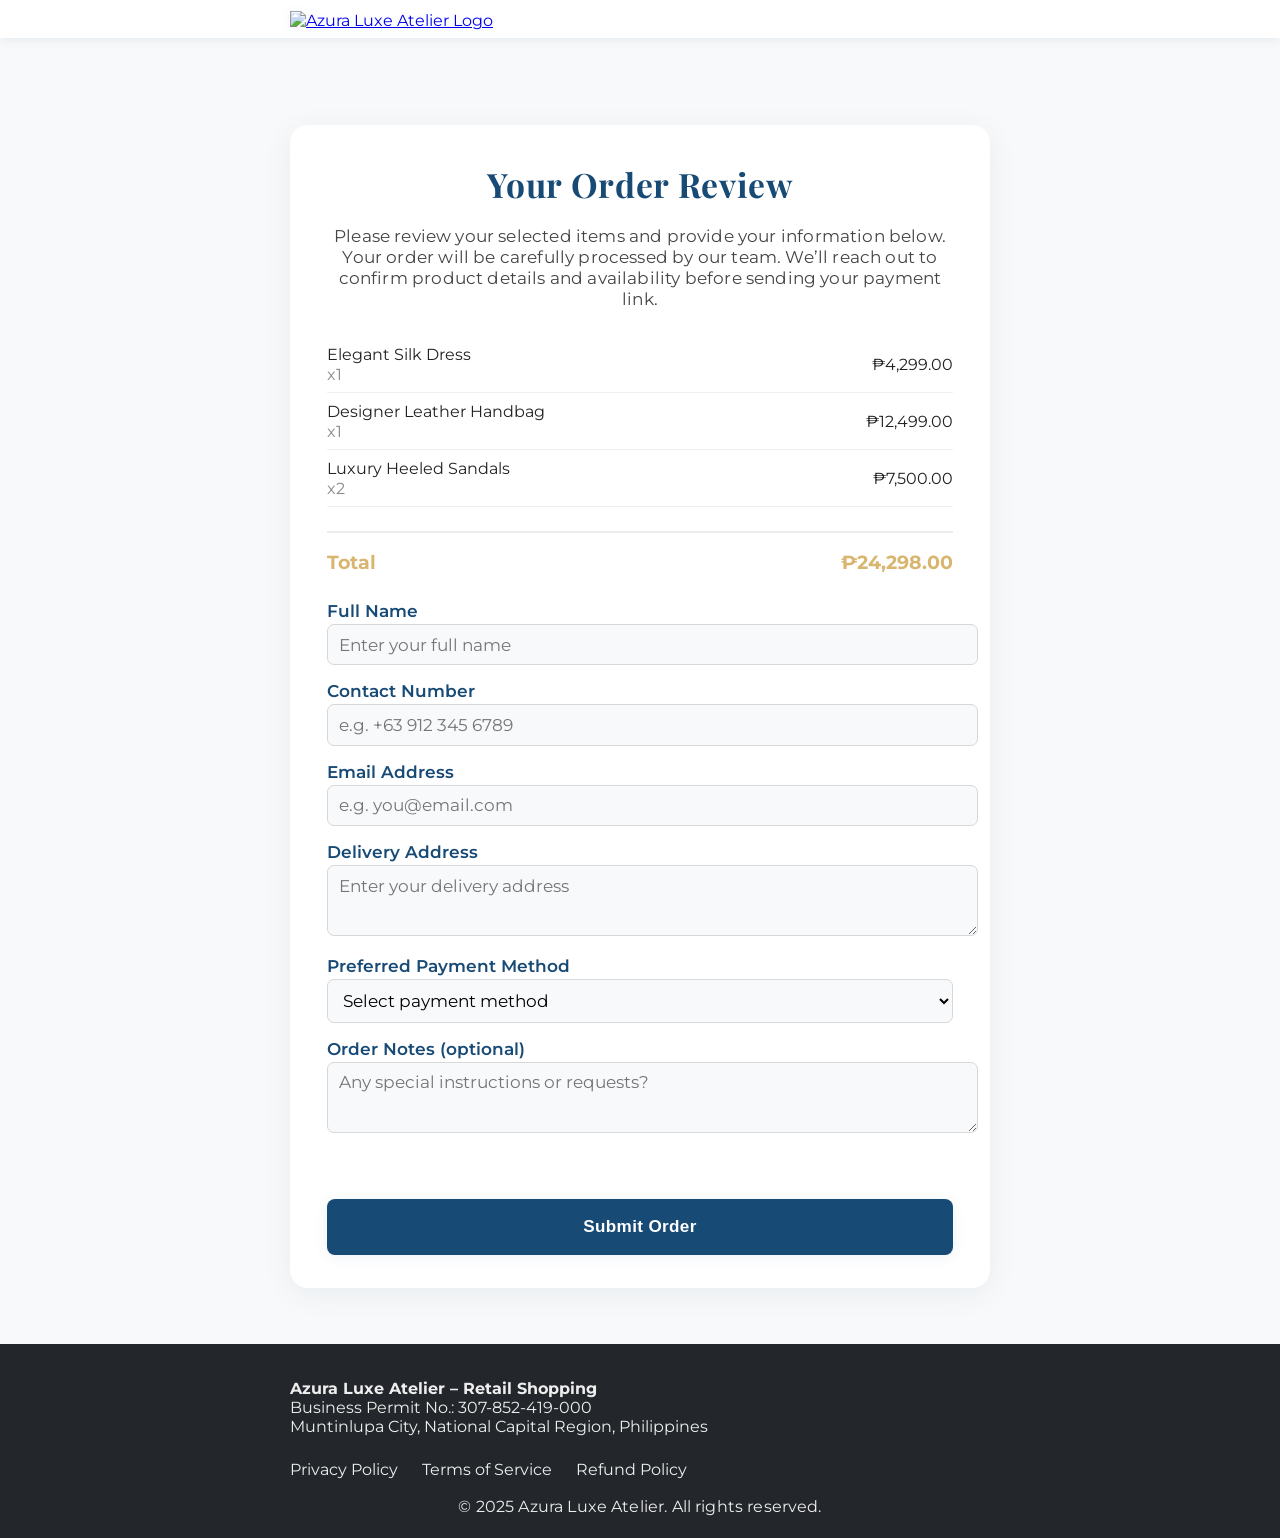
==== order-summary.html @ 1a5001df "Create order-summary.html" ====
<!DOCTYPE html>
<html lang="en">
<head>
    <meta charset="UTF-8">
    <meta name="viewport" content="width=device-width, initial-scale=1.0">
    <title>Order Summary | Azura Luxe Atelier</title>
    <meta name="description" content="Review your purchase and complete checkout at Azura Luxe Atelier. Secure, professional, and customer-focused experience for luxury fashion shopping.">
    <link rel="icon" href="image/FAVICON.png" type="image/png">
    <link href="https://fonts.googleapis.com/css?family=Montserrat:400,700|Playfair+Display:700|Lora:400,700&display=swap" rel="stylesheet">
    <style>
        :root {
            --primary: #184a76;
            --accent: #d9b670;
            --bg: #f8f9fa;
            --text: #222;
            --footer-bg: #23272b;
            --footer-text: #eee;
            --button-bg: #184a76;
            --button-text: #fff;
            --button-hover: #d9b670;
            --card-shadow: 0 6px 30px rgba(24,74,118,0.07);
            --card-radius: 18px;
            --nav-bg: rgba(255,255,255,0.95);
            --success: #23c16b;
            --danger: #e74c3c;
        }
        html, body {
            margin: 0;
            padding: 0;
            font-family: 'Montserrat', Arial, sans-serif;
            background: var(--bg);
            color: var(--text);
        }
        header {
            background: var(--nav-bg);
            box-shadow: 0 2px 10px rgba(24,74,118,0.08);
            padding: 0.7rem 0 0.5rem 0;
            position: fixed;
            top: 0;
            left: 0;
            right: 0;
            z-index: 1000;
            width: 100%;
        }
        .header-spacer {
            height: 88px;
            width: 100%;
            display: block;
        }
        .container {
            max-width: 700px;
            margin: 0 auto;
            padding: 0 1rem;
        }
        .logo-nav {
            display: flex;
            align-items: center;
            justify-content: space-between;
        }
        .logo-nav img {
            height: 58px;
            width: auto;
            filter: drop-shadow(0 2px 5px rgba(24,74,118,0.07));
            transition: transform 0.2s;
        }
        .logo-nav img:hover {
            transform: scale(1.04) rotate(-2deg);
        }
        main {
            padding-bottom: 4rem;
        }
        .summary-card {
            background: #fff;
            border-radius: var(--card-radius);
            box-shadow: var(--card-shadow);
            padding: 2.3rem 2.3rem 2.1rem 2.3rem;
            margin: 2.3rem 0 1rem 0;
        }
        .summary-title {
            font-family: 'Playfair Display', serif;
            font-size: 2.1rem;
            color: var(--primary);
            font-weight: 700;
            margin-bottom: 1.2rem;
            letter-spacing: 0.02em;
            text-align: center;
        }
        .summary-info {
            font-size: 1.08rem;
            color: #444;
            margin-bottom: 1.7rem;
            text-align: center;
            letter-spacing: 0.01em;
        }
        .order-list {
            margin: 0 0 1.5rem 0;
            padding: 0;
            list-style: none;
        }
        .order-list-item {
            display: flex;
            align-items: center;
            justify-content: space-between;
            border-bottom: 1px solid #f0f0f0;
            padding: 0.5rem 0;
            font-size: 1.03rem;
        }
        .order-list-item span {
            display: block;
        }
        .order-total-row {
            display: flex;
            align-items: center;
            justify-content: space-between;
            font-weight: bold;
            font-size: 1.17rem;
            color: var(--accent);
            margin: 1.2rem 0 0.8rem 0;
            border-top: 2px solid #ececec;
            padding-top: 1.1rem;
        }
        .customer-details {
            margin: 1.7rem 0 2rem 0;
        }
        .customer-details label {
            font-weight: 600;
            color: var(--primary);
            margin-bottom: 0.2rem;
            display: block;
            font-size: 1.05rem;
        }
        .customer-details input, .customer-details select, .customer-details textarea {
            width: 100%;
            padding: 0.6rem 0.7rem;
            border-radius: 7px;
            border: 1px solid #d7d7d7;
            margin-bottom: 1rem;
            font-size: 1.04rem;
            background: #f8f9fa;
            font-family: 'Montserrat', Arial, sans-serif;
        }
        .customer-details textarea {
            min-height: 50px;
        }
        .checkout-btn {
            background: var(--button-bg);
            color: var(--button-text);
            border: none;
            border-radius: 8px;
            padding: 1.1rem 0;
            font-size: 1.07rem;
            width: 100%;
            font-weight: bold;
            cursor: pointer;
            margin-top: 0.9rem;
            transition: background 0.2s, color 0.2s;
            box-shadow: 0 2px 14px #184a7612;
            letter-spacing: 0.02em;
        }
        .checkout-btn:hover {
            background: var(--button-hover);
            color: var(--primary);
        }
        .confirmation-popup {
            display: none;
            position: fixed;
            top: 0; left: 0; right: 0; bottom: 0;
            background: rgba(0,0,0,0.25);
            z-index: 2000;
            align-items: center;
            justify-content: center;
        }
        .confirmation-popup.active {
            display: flex;
        }
        .confirmation-content {
            background: #fff;
            border-radius: 20px;
            box-shadow: 0 12px 38px #184a7625;
            padding: 2.7rem 2.3rem 2.3rem 2.3rem;
            max-width: 95vw;
            min-width: 320px;
            text-align: center;
            font-size: 1.08rem;
            display: flex;
            flex-direction: column;
        }
        .confirmation-title {
            color: var(--success);
            font-size: 1.55rem;
            font-weight: bold;
            margin-bottom: 1.2rem;
            font-family: 'Playfair Display', serif;
        }
        .confirmation-message {
            color: #222;
            font-size: 1.08rem;
            margin-bottom: 2.1rem;
        }
        .confirmation-btn {
            background: var(--primary);
            color: #fff;
            border: none;
            border-radius: 7px;
            padding: 1rem 0;
            font-size: 1.06rem;
            font-weight: bold;
            cursor: pointer;
            box-shadow: 0 2px 14px #184a7612;
            transition: background 0.2s, color 0.2s;
            width: 100%;
            margin: 0 auto;
        }
        .confirmation-btn:hover {
            background: var(--accent);
            color: var(--primary);
        }
        .payment-info {
            margin-top: 1.4rem;
            padding: 1rem;
            background: #f6f6f6;
            border-radius: 10px;
            color: #555;
            font-size: 1.04rem;
            border-left: 5px solid var(--accent);
        }
        .attention {
            color: var(--danger);
            font-weight: bold;
        }
        @media (max-width: 700px) {
            .header-spacer {
                height: 110px;
            }
            .summary-card {
                padding: 1.35rem 0.7rem 1.2rem 0.7rem;
            }
            .confirmation-content {
                padding: 1.3rem 0.7rem;
            }
        }
        @media (max-width: 500px) {
            .container {
                padding: 0 0.3rem;
            }
            .confirmation-content {
                min-width: 0;
                padding: 1rem 0.2rem;
            }
        }
    </style>
    <script>
        // Dummy products for display
        const products = [
            { name: "Elegant Silk Dress", qty: 1, price: 4299.00 },
            { name: "Designer Leather Handbag", qty: 1, price: 12499.00 },
            { name: "Luxury Heeled Sandals", qty: 2, price: 3750.00 }
        ];
        // On DOM loaded
        document.addEventListener('DOMContentLoaded', function () {
            // Populate order summary
            const orderList = document.getElementById('order-list');
            const orderTotal = document.getElementById('order-total');
            let total = 0;
            products.forEach(item => {
                total += item.price * item.qty;
                const row = document.createElement('li');
                row.className = 'order-list-item';
                row.innerHTML = `<span>${item.name} <span style="color:#888;">x${item.qty}</span></span>
                    <span>₱${(item.price * item.qty).toLocaleString(undefined, {minimumFractionDigits:2})}</span>`;
                orderList.appendChild(row);
            });
            orderTotal.innerHTML = `<span>Total</span><span>₱${total.toLocaleString(undefined, {minimumFractionDigits:2})}</span>`;

            // Form submission
            const checkoutForm = document.getElementById('checkout-form');
            const confirmationPopup = document.getElementById('confirmation-popup');
            const confirmationBtn = document.getElementById('confirmation-btn');
            const paymentInfo = document.getElementById('payment-info');
            checkoutForm.addEventListener('submit', function(e){
                e.preventDefault();
                confirmationPopup.classList.add('active');
            });
            confirmationBtn.addEventListener('click', function(){
                confirmationPopup.classList.remove('active');
                paymentInfo.style.display = 'block';
                window.scrollTo({top:confirmationPopup.offsetTop, behavior:'smooth'});
            });
        });
    </script>
</head>
<body>
    <header>
        <div class="container logo-nav">
            <a href="index.html"><img src="image/LOGO.png" alt="Azura Luxe Atelier Logo"></a>
        </div>
    </header>
    <div class="header-spacer"></div>
    <main class="container">
        <form id="checkout-form" autocomplete="off">
            <div class="summary-card">
                <div class="summary-title">Your Order Review</div>
                <div class="summary-info">
                    Please review your selected items and provide your information below. Your order will be carefully processed by our team. We’ll reach out to confirm product details and availability before sending your payment link.
                </div>
                <ul class="order-list" id="order-list"></ul>
                <div class="order-total-row" id="order-total"></div>
                <div class="customer-details">
                    <label for="customer-name">Full Name</label>
                    <input type="text" id="customer-name" name="customer-name" required placeholder="Enter your full name">
                    <label for="customer-phone">Contact Number</label>
                    <input type="tel" id="customer-phone" name="customer-phone" required placeholder="e.g. +63 912 345 6789">
                    <label for="customer-email">Email Address</label>
                    <input type="email" id="customer-email" name="customer-email" required placeholder="e.g. you@email.com">
                    <label for="customer-address">Delivery Address</label>
                    <textarea id="customer-address" name="customer-address" required placeholder="Enter your delivery address"></textarea>
                    <label for="payment-method">Preferred Payment Method</label>
                    <select id="payment-method" name="payment-method" required>
                        <option value="">Select payment method</option>
                        <option value="GCash">GCash</option>
                        <option value="Bank Transfer">Bank Transfer</option>
                        <option value="Credit Card">Credit Card</option>
                        <option value="Cash on Delivery">Cash on Delivery (Metro Manila only)</option>
                    </select>
                    <label for="notes">Order Notes (optional)</label>
                    <textarea id="notes" name="notes" placeholder="Any special instructions or requests?"></textarea>
                </div>
                <button type="submit" class="checkout-btn">Submit Order</button>
            </div>
        </form>
        <div class="confirmation-popup" id="confirmation-popup">
            <div class="confirmation-content">
                <div class="confirmation-title">Order Submitted Successfully</div>
                <div class="confirmation-message">
                    Thank you for placing your order with Azura Luxe Atelier.<br><br>
                    Our team will contact you soon to verify your order details, including product colors, quantity, and availability. Please confirm these details promptly to proceed with payment.<br><br>
                    Once confirmed, we will send a secure payment link based on your selected payment method. Kindly complete your payment within <span class="attention">24 hours</span> to avoid automatic cancellation of your order.
                </div>
                <button type="button" class="confirmation-btn" id="confirmation-btn">Okay, I Understand</button>
            </div>
        </div>
        <div class="payment-info" id="payment-info" style="display:none;">
            <strong>Payment Instructions</strong><br>
            A secure payment link will be sent to your contact information. Please complete your payment within <span class="attention">24 hours</span> to ensure your order is reserved.<br><br>
            If you have any questions, feel free to contact our team at <a href="mailto:info@azuraluxe.site">info@azuraluxe.site</a> or call <a href="tel:+639367124598">+63 936 712 4598</a>.<br>
            Thank you for shopping with Azura Luxe Atelier!
        </div>
    </main>
    <footer class="footer" style="background:var(--footer-bg); color:var(--footer-text); padding:2.2rem 0 1.4rem 0; margin-top:3.5rem; font-size:1rem;">
        <div class="container" style="display:flex; flex-wrap:wrap; justify-content:space-between; gap:1.5rem;">
            <div>
                <strong>Azura Luxe Atelier – Retail Shopping</strong><br>
                Business Permit No.: 307-852-419-000<br>
                Muntinlupa City, National Capital Region, Philippines
            </div>
            <div style="display:flex; gap:1.5rem; flex-wrap:wrap;">
                <a href="privacy-policy.html" style="color:var(--footer-text); text-decoration:none;">Privacy Policy</a>
                <a href="terms.html" style="color:var(--footer-text); text-decoration:none;">Terms of Service</a>
                <a href="refund-policy.html" style="color:var(--footer-text); text-decoration:none;">Refund Policy</a>
            </div>
        </div>
        <div class="container" style="font-size:0.97rem; margin-top:1.1rem; text-align:center; color: var(--footer-text); letter-spacing:0.01em;">
            &copy; 2025 Azura Luxe Atelier. All rights reserved.
        </div>
    </footer>
</body>
</html>
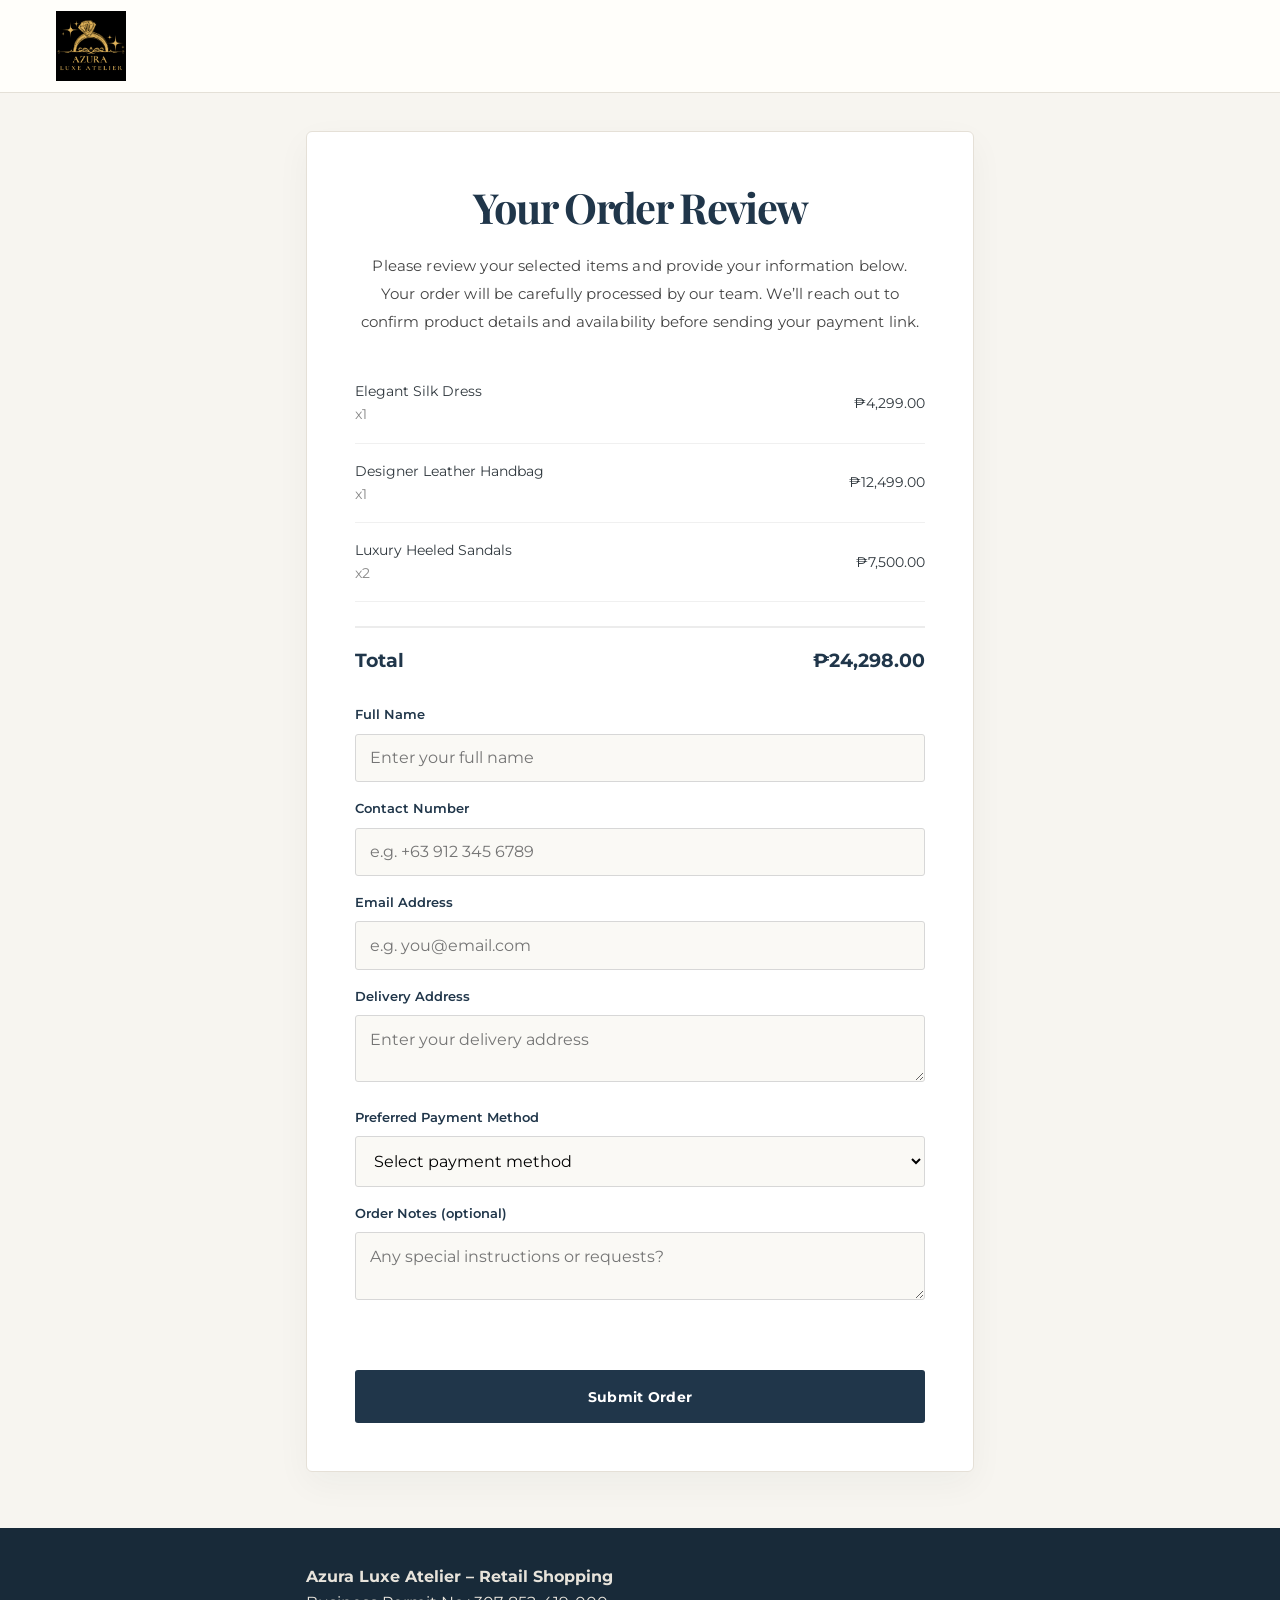
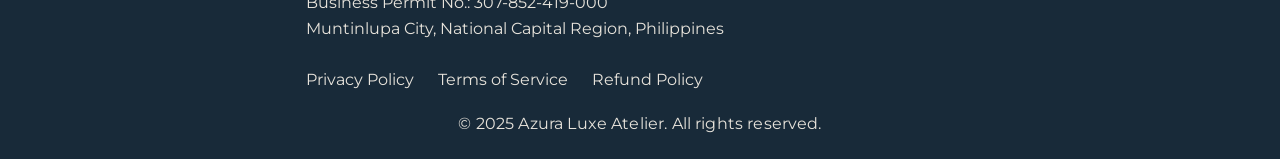
==== commit 6111bf2c: "Add files via upload" ====
--- a/order-summary.html
+++ b/order-summary.html
@@ -288,6 +288,7 @@
             });
         });
     </script>
+    <link rel="stylesheet" href="refinements.css">
 </head>
 <body>
     <header>
@@ -342,7 +343,7 @@
         <div class="payment-info" id="payment-info" style="display:none;">
             <strong>Payment Instructions</strong><br>
             A secure payment link will be sent to your contact information. Please complete your payment within <span class="attention">24 hours</span> to ensure your order is reserved.<br><br>
-            If you have any questions, feel free to contact our team at <a href="mailto:info@azuraluxe.site">info@azuraluxe.site</a> or call <a href="tel:+639367124598">+63 936 712 4598</a>.<br>
+            If you have any questions, feel free to contact our team at <a href="mailto:hello@azuraatelier.shop">hello@azuraatelier.shop</a> or call <a href="tel:+639367124598">+63 936 712 4598</a>.<br>
             Thank you for shopping with Azura Luxe Atelier!
         </div>
     </main>
--- a/refinements.css
+++ b/refinements.css
@@ -0,0 +1,135 @@
+:root {
+    --primary: #20364a;
+    --accent: #c8ab76;
+    --bg: #f7f5f0;
+    --text: #30383e;
+    --footer-bg: #182a39;
+    --footer-text: #e7e3db;
+    --button-bg: #20364a;
+    --button-hover: #e0c99e;
+    --card-shadow: 0 12px 35px rgba(29, 43, 52, .045);
+    --card-radius: 6px;
+    --nav-bg: #fffefa;
+    --modal-bg: rgba(17, 29, 40, .5);
+}
+*, *::before, *::after { box-sizing: border-box; }
+html { scroll-behavior: smooth; scroll-padding-top: 120px; }
+body { line-height: 1.65; -webkit-font-smoothing: antialiased; }
+button, input, select, textarea { font-family: inherit; }
+a:focus-visible, button:focus-visible, input:focus-visible, select:focus-visible, textarea:focus-visible { outline: 3px solid #9c793d; outline-offset: 4px; }
+header { background: var(--nav-bg); border-bottom: 1px solid #e4e0d7; box-shadow: none; padding: .7rem 0; }
+.container { width: 100%; }
+header .container { max-width: 1200px; }
+.logo-nav { gap: 2.5rem; }
+.logo-nav > a { flex-shrink: 0; line-height: 0; }
+.logo-nav img { height: 70px; display: block; filter: none; }
+.logo-nav img:hover { transform: none; }
+nav.desktop { display: grid; grid-template-columns: repeat(6, auto); justify-content: end; column-gap: 1.6rem; row-gap: .55rem; max-width: 980px; }
+nav a { font-size: .73rem; letter-spacing: .04em; }
+nav a:after { height: 1px; margin-top: 1px; }
+.header-spacer { height: 94px; }
+.hero { min-height: 470px; padding: 5rem max(2rem, calc((100vw - 1152px) / 2)); text-align: left; background: #20364a; display: flex; flex-direction: column; justify-content: center; }
+.hero:before { inset: 0 0 0 57%; width: auto; height: auto; background: linear-gradient(90deg, #20364a, transparent 35%), url('image/PICTURES 1.png') center 42% / cover; filter: none; opacity: .9; }
+.hero h1, .hero p, .hero .hero-sub { position: relative; z-index: 1; width: 52%; max-width: 650px; margin-left: 0; margin-right: 0; }
+.hero h1 { font-size: clamp(2.6rem, 4.5vw, 4.2rem); line-height: 1.14; letter-spacing: -.04em; text-shadow: none; margin-top: 0; margin-bottom: 1rem; }
+.hero p { color: #e4e6e7; font-size: 1.05rem; line-height: 1.9; }
+.hero .hero-sub { color: #dec79f; font-style: normal; font-size: .73rem; line-height: 1.8; letter-spacing: .04em; margin-top: 1.8rem; }
+.section { padding: 3.5rem 0 1rem; }
+.section-title { font-size: clamp(1.9rem, 3vw, 2.6rem); letter-spacing: -.035em; line-height: 1.3; margin-bottom: 2rem; }
+.products { grid-template-columns: repeat(3, minmax(0, 1fr)); gap: 1.5rem; }
+.product-card { padding: .8rem .8rem 1.4rem; border: 1px solid #e5e0d7; box-shadow: none; align-items: stretch; overflow: hidden; }
+.product-card:hover { transform: translateY(-4px); box-shadow: var(--card-shadow); }
+.product-card img { width: 100%; height: auto; aspect-ratio: 1; object-fit: cover; border-radius: 3px; margin-bottom: .6rem; box-shadow: none; background: #f0ede6; }
+.product-title { font-family: 'Lora', Georgia, serif; font-size: 1.15rem; text-align: left; margin: .65rem .5rem; }
+.product-desc { font-family: 'Montserrat', sans-serif; font-size: .8rem; line-height: 1.8; text-align: left; margin: 0 .5rem 1rem; color: #62676b; }
+.product-info { text-align: left; margin: auto .5rem .4rem; font-size: .7rem; color: #6d716f; letter-spacing: .05em; }
+.product-price { color: var(--primary); font-size: 1rem; margin: 0 .5rem .6rem; }
+.add-cart-btn { border-radius: 3px; font-size: .74rem; letter-spacing: .09em; text-transform: uppercase; padding: .9rem; margin: .3rem .5rem 0; box-shadow: none; }
+.cart-section { max-width: 620px; padding: 2rem; border: 1px solid #ded8cb; border-radius: 6px; box-shadow: none; background: #f0ede5; }
+.cart-title, .cart-modal-title { font-family: 'Playfair Display', Georgia, serif; font-size: 1.6rem; }
+.cart-summary, .cart-modal-summary, .order-total-row { color: var(--primary); }
+.checkout-btn, .cart-modal-checkout-btn, .confirmation-btn { border-radius: 3px; font-size: .88rem; box-shadow: none; }
+button:disabled { opacity: .5; cursor: not-allowed; }
+.about-us, .contact, .faq, .testimonials, .why-choose, .brand-story, .services, .team-section, .blog-section, .our-partners, .sustainability { margin-top: 2rem; padding: 2.5rem 3rem; border: 1px solid #e5e0d7; box-shadow: none; }
+.about-us .section-title, .brand-story .section-title, .faq .section-title, .contact .section-title, .blog-section .section-title { text-align: left; }
+.brand-story, .sustainability { background: #edece3; }
+.about-list li, .values-list li, .faq-list li, .testimonial-list li, .choose-list li, .service-list li, .team-list li, .blog-list li, .partner-list li, .sustain-list li { font-size: 1rem; line-height: 1.85; margin-bottom: 1rem; }
+.choose-list, .service-list, .team-list, .partner-list { display: grid; grid-template-columns: repeat(2, minmax(0, 1fr)); gap: .75rem 2.5rem; }
+.brand-story-content, .blog-content { font-size: .92rem; line-height: 1.9; color: #596269; }
+.blog-title { font-size: 1rem; }
+.blog-date { font-size: .75rem; }
+.testimonial-list { list-style: none; padding-left: 0; }
+.testimonial-list li { border-left: 2px solid var(--accent); padding-left: 1.5rem; }
+.contact { overflow-wrap: anywhere; }
+.contact a { color: var(--primary); text-underline-offset: 4px; }
+.footer { padding: 3rem 1.5rem 1.5rem; font-size: .84rem; }
+.footer-content { width: 100%; line-height: 1.9; }
+.footer-links { gap: 1.2rem; }
+.footer-links a, .footer-info { font-size: .78rem; }
+.footer-info { margin-top: 2rem; padding-top: 1.5rem; border-top: 1px solid #ffffff24; }
+.cart-fab { border: 3px solid #fffefa; box-shadow: 0 6px 24px #182a3926; }
+.cart-fab-badge { top: -5px; right: -5px; font-size: .75rem; min-width: 24px; padding: 0 5px; }
+.cart-modal-overlay, .confirmation-popup { backdrop-filter: blur(4px); padding: 1rem; }
+.cart-modal, .confirmation-content { width: min(100%, 540px); max-width: 100%; min-width: 0; max-height: calc(100dvh - 2rem); overflow-y: auto; border-radius: 8px; padding: 2.5rem 2rem; }
+.cart-modal-item-row { gap: 1rem; border-bottom: 1px solid #e5e0d7; padding-bottom: .8rem; font-size: .87rem; }
+.cart-modal-item-detail { min-width: 0; overflow-wrap: anywhere; }
+.cart-modal-item-delete-btn { font-size: .75rem; border-radius: 3px; }
+.summary-card, .policy-card { padding: 3rem; border: 1px solid #e5e0d7; border-radius: 6px; box-shadow: var(--card-shadow); }
+.summary-title, .policy-title { font-size: 2.6rem; letter-spacing: -.04em; line-height: 1.3; }
+.summary-info, .policy-content { font-size: .92rem; line-height: 1.9; }
+.policy-section-title { color: var(--primary); font-size: 1rem; }
+.policy-content li { font-size: .92rem; }
+.customer-details label { font-size: .82rem; margin-bottom: .5rem; }
+.customer-details input, .customer-details select, .customer-details textarea { border-radius: 3px; background: #faf9f5; padding: .85rem; font-size: 1rem; }
+.order-list-item { font-size: .88rem; padding: 1rem 0; gap: 1.5rem; }
+.order-list-item > span:last-child { white-space: nowrap; }
+.payment-info { background: #f0ede5; font-size: .85rem; line-height: 1.8; border-radius: 3px; }
+.confirmation-message { font-size: .95rem; }
+@media (min-width: 701px) and (max-width: 1000px) {
+    nav.desktop { column-gap: 1rem; row-gap: .3rem; }
+    nav a { font-size: .65rem; }
+    .logo-nav { gap: 1.5rem; }
+    .products { gap: 1rem; }
+    .hero { padding-left: 1.5rem; padding-right: 1.5rem; }
+}
+@media (max-width: 700px) {
+    nav.desktop { display: none; }
+    html { scroll-padding-top: 90px; }
+    .container { max-width: 100%; padding: 0 1rem; }
+    .header-spacer { height: 78px; }
+    .logo-nav img { height: 54px; }
+    nav.mobile { top: calc(100% + .7rem); background: #fffefa; border: 1px solid #e5e0d7; border-radius: 0 0 6px 6px; max-height: calc(100dvh - 90px); overflow-y: auto; gap: .7rem; }
+    nav.mobile a { font-size: .83rem; }
+    .burger span { height: 2px; }
+    .hero { min-height: 0; padding: 3.5rem 1.5rem; }
+    .hero:before { left: 0; background: linear-gradient(90deg, #20364af5, #20364ace), url('image/PICTURES 1.png') center / cover; }
+    .hero h1, .hero p, .hero .hero-sub { width: 100%; max-width: 500px; }
+    .hero h1 { font-size: 2.7rem; }
+    .hero p { font-size: .98rem; }
+    .hero .hero-sub { font-size: .68rem; }
+    .section { padding-top: 2.5rem; }
+    .products { grid-template-columns: repeat(2, minmax(0, 1fr)); gap: .8rem; }
+    .product-card { padding: .5rem .5rem 1rem; }
+    .product-title { font-size: .98rem; margin: .6rem .15rem; }
+    .product-desc { font-size: .73rem; margin-left: .15rem; margin-right: .15rem; }
+    .product-info, .product-price { margin-left: .15rem; margin-right: .15rem; }
+    .product-price { font-size: .88rem; }
+    .add-cart-btn { margin-left: 0; margin-right: 0; font-size: .65rem; padding: .8rem .3rem; }
+    .about-us, .contact, .faq, .testimonials, .why-choose, .brand-story, .services, .team-section, .blog-section, .our-partners, .sustainability { padding: 1.5rem; }
+    .choose-list, .service-list, .team-list, .partner-list { grid-template-columns: 1fr; gap: 0; }
+    .cart-section { padding: 1.5rem; }
+    .summary-card, .policy-card { padding: 1.5rem; margin-top: 1.5rem; }
+    .summary-title, .policy-title { font-size: 2rem; }
+    .cart-modal, .confirmation-content { padding: 2.5rem 1.25rem 1.5rem; }
+    .footer-content { max-width: 100%; }
+}
+@media (max-width: 370px) {
+    .products { grid-template-columns: 1fr; }
+    .hero h1 { font-size: 2.25rem; }
+    .summary-card, .policy-card { padding: 1.25rem; }
+}
+@media (prefers-reduced-motion: reduce) {
+    html { scroll-behavior: auto; }
+    *, *::before, *::after { transition: none !important; }
+    .product-card:hover { transform: none; }
+}
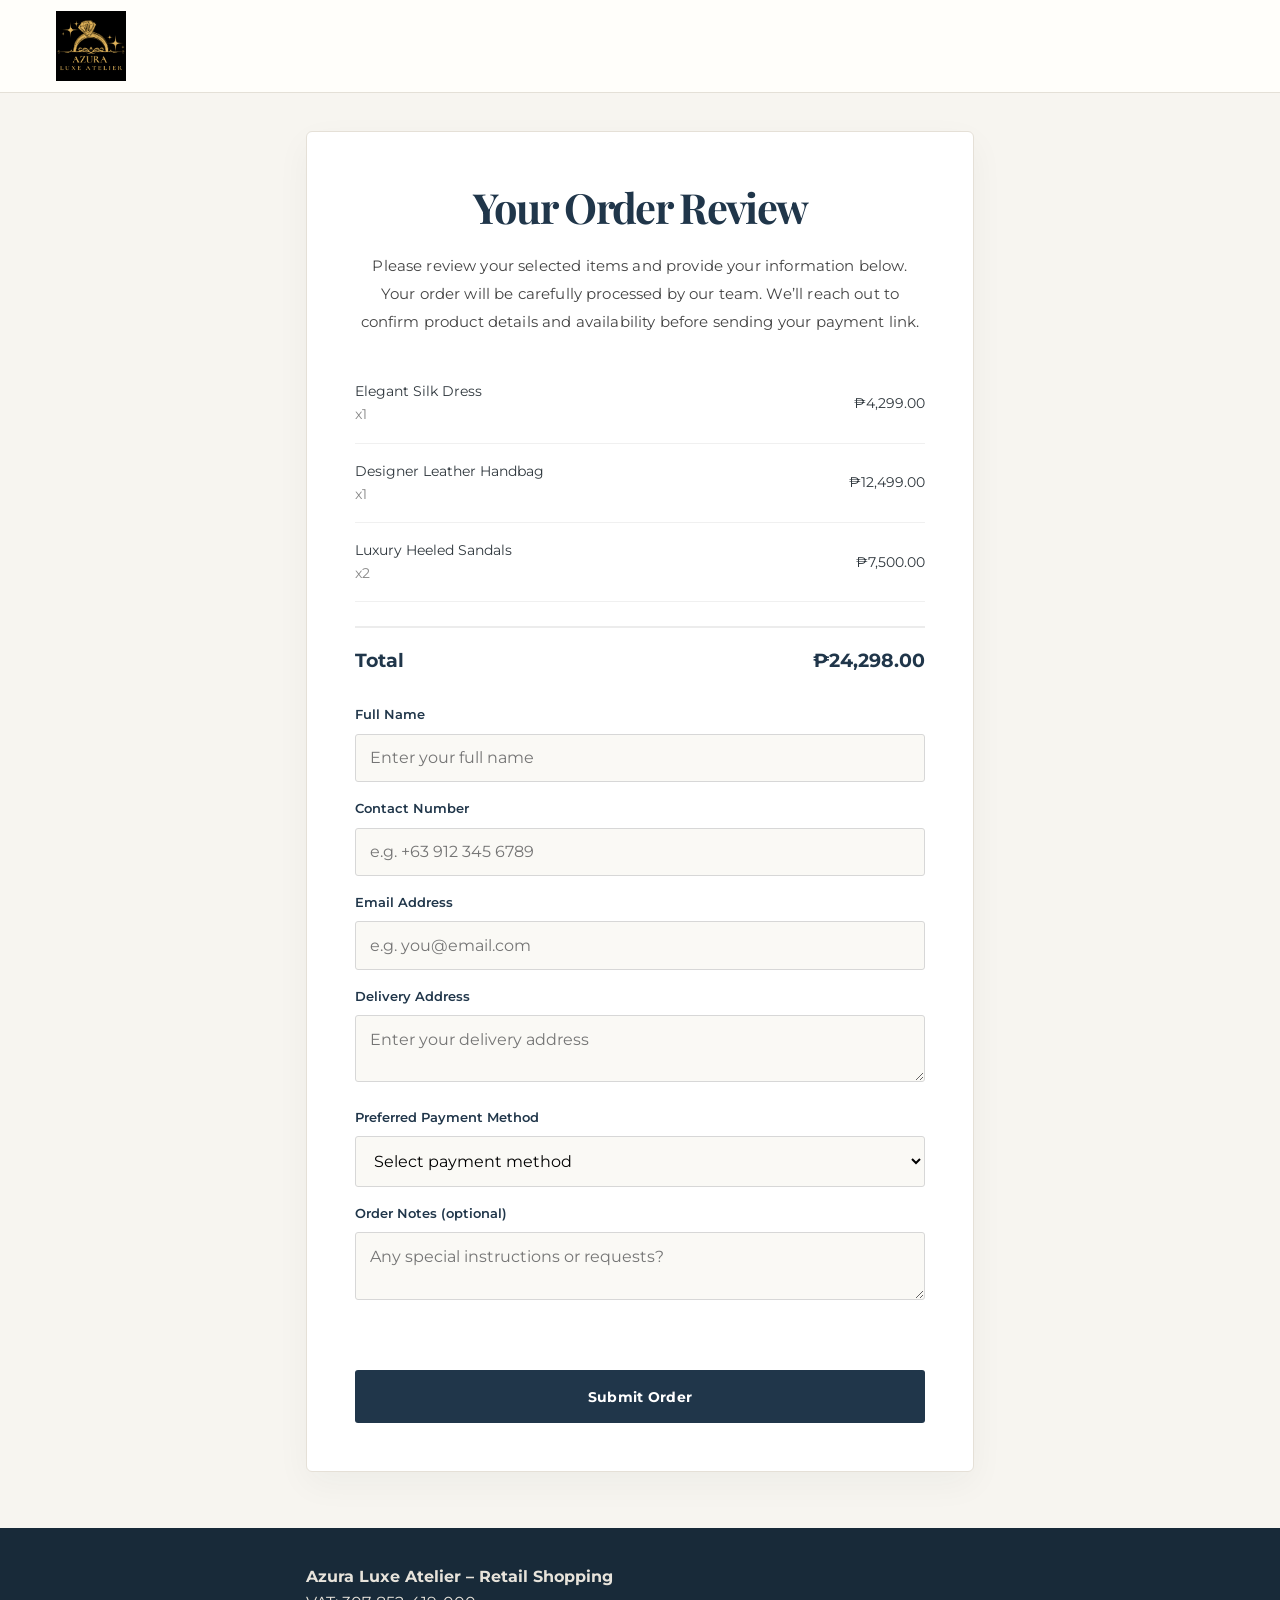
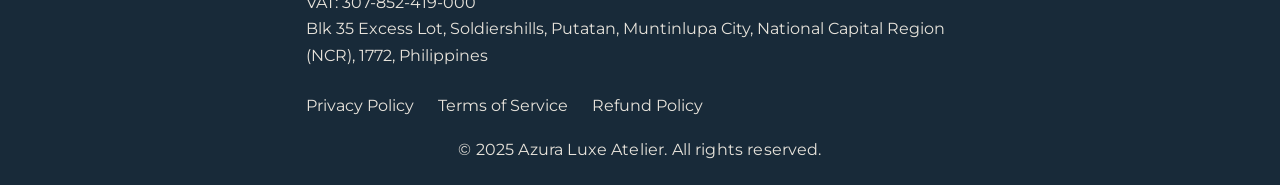
==== commit 57470c7c: "Add files via upload" ====
--- a/order-summary.html
+++ b/order-summary.html
@@ -351,8 +351,8 @@
         <div class="container" style="display:flex; flex-wrap:wrap; justify-content:space-between; gap:1.5rem;">
             <div>
                 <strong>Azura Luxe Atelier – Retail Shopping</strong><br>
-                Business Permit No.: 307-852-419-000<br>
-                Muntinlupa City, National Capital Region, Philippines
+                VAT: 307-852-419-000<br>
+                Blk 35 Excess Lot, Soldiershills, Putatan, Muntinlupa City, National Capital Region (NCR), 1772, Philippines
             </div>
             <div style="display:flex; gap:1.5rem; flex-wrap:wrap;">
                 <a href="privacy-policy.html" style="color:var(--footer-text); text-decoration:none;">Privacy Policy</a>
